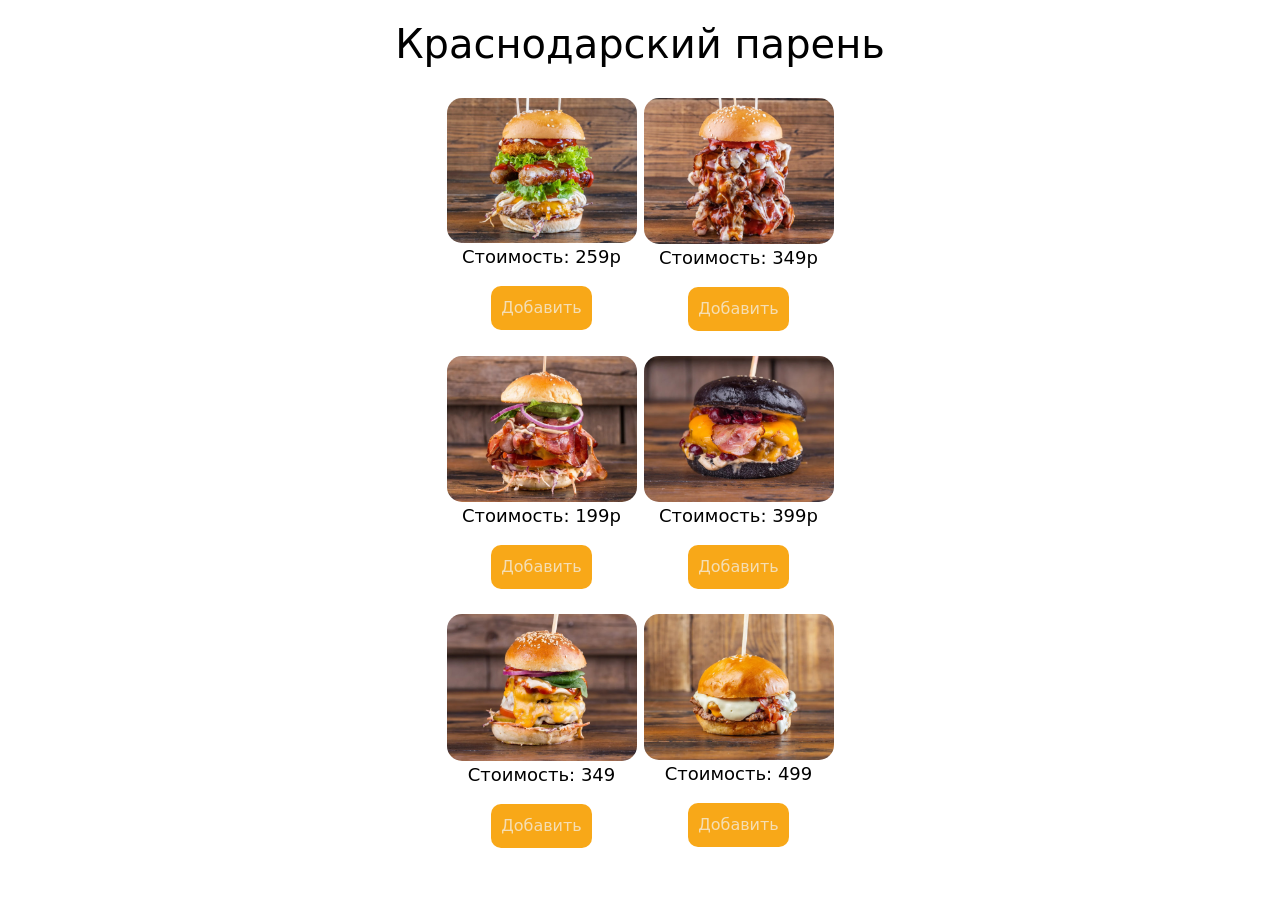
==== index.html @ 09e112bf "Update index.html" ====
<!DOCTYPE html>
<html lang="en">
<head>
    <meta charset="UTF-8">
    <meta name="viewport" content="width=device-width, user-scalable=no, initial-scale=1.0">
    <title>Food</title>
    <script src="https://telegram.org/js/telegram-web-app.js"></script>
    <link href="https://cdn.jsdelivr.net/npm/bootstrap@5.3.3/dist/css/bootstrap.min.css" rel="stylesheet">
    <link rel="stylesheet" href="style.css">
</head>

<body>
    <section class="section">
        <div class="container">
            <div class="section-header">
                <h1>Краснодарский парень</h1>
            </div>

            <div class="products_wrapper">
                <div class="item" id="item_1">
                    <div class="img_box">
                        <img src="images/1.jpg" alt="" class="img">
                    </div>
                    <p>Стоимость: 259р</p>
                    <button class="btn" id="btn_1">Добавить</button>
                </div>
    
                <div class="item" id="item_2">
                    <div class="img_box">
                        <img src="images/2.jpg" alt="" class="img">
                    </div>
                    <p>Стоимость: 349р</p>
                    <button class="btn" id="btn_2">Добавить</button>
                </div>
    
                <div class="item" id="item_3">
                    <div class="img_box">
                        <img src="images/3.jpg" alt="" class="img">
                    </div>
                    <p>Стоимость: 199р</p>
                    <button class="btn" id="btn_3">Добавить</button>
                </div>
    
                <div class="item" id="item_4">
                    <div class="img_box">
                        <img src="images/4.jpg" alt="" class="img">
                    </div>
                    <p>Стоимость: 399р</p>
                    <button class="btn" id="btn_4">Добавить</button>
                </div>
    
                <div class="item" id="item_5">
                    <div class="img_box">
                        <img src="images/5.jpg" alt="" class="img">
                    </div>
                    <p>Стоимость: 349</p>
                    <button class="btn" id="btn_5">Добавить</button>
                </div>
    
                <div class="item" id="item_6">
                    <div class="img_box">
                        <img src="images/6.jpg" alt="" class="img">
                    </div>
                    <p>Стоимость: 499</p>
                    <button class="btn" id="btn_6">Добавить</button>
                </div>
            </div>
        </div>
    </div>

    <script src="https://cdn.jsdelivr.net/npm/bootstrap@5.3.3/dist/js/bootstrap.bundle.min.js"></script>
    <script src="scripts.js"></script>
</body>
</html>
---- style.css ----
body {
    margin: 0;
    padding: 0;
    font-size: 18px;
    text-align: center;
    color: var(--tg-theme-text-color);
    background-color: var(--tg-theme-bg-color);
}

.section-header {
    margin-top: 20px;
}

.products_wrapper {
    margin: 30px 25px 40px 25px;
    display: grid;
    grid-template-columns: repeat(2, 190px);
    column-gap: 7px;
    row-gap: 25px;
    justify-content: center;
}

.img {
    width: 100%;
    border-radius: 15px;

}

.item {
    text-align: center;
}

.btn {
    display: inline-block;
    padding: 10px 10px;
    border: none;
    background: rgb(248, 168, 24);
    border-radius: 10px;
    color: wheat;
    font-weight: 500;

    transition: background .2s linear;
}

.btn:hover {
    background: lightgreen;
}

.added-to-cart {
    display: inline-block;
    padding: 10px 10px;
    border: none;
    background: rgb(204, 49, 49);
    border-radius: 10px;
    color: white;
    font-weight: 500;

    transition: background .2s linear;
}
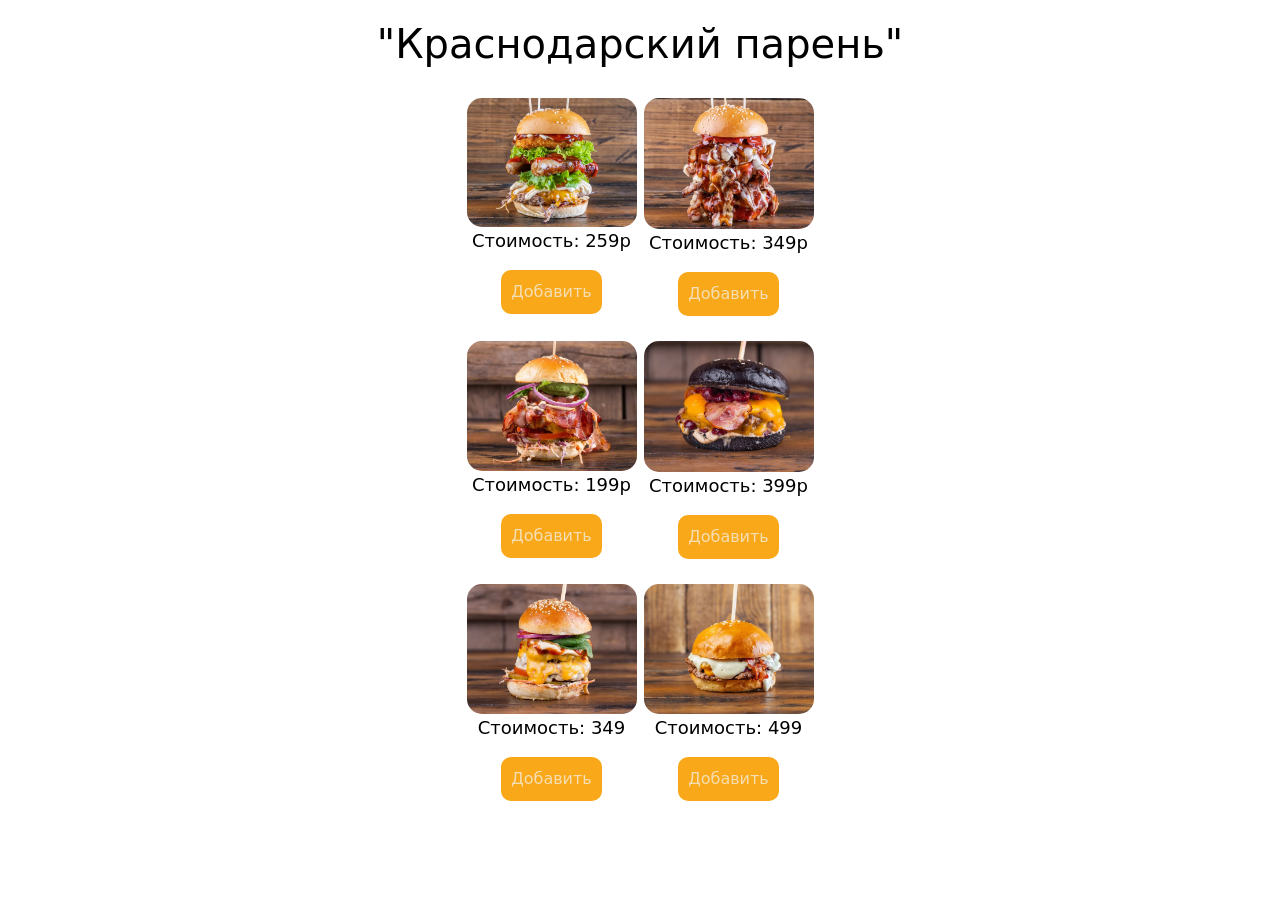
==== commit 923edc33: "Update index.html" ====
--- a/index.html
+++ b/index.html
@@ -13,7 +13,7 @@
     <section class="section">
         <div class="container">
             <div class="section-header">
-                <h1>Краснодарский парень</h1>
+                <h1>"Краснодарский парень"</h1>
             </div>
 
             <div class="products_wrapper">
--- a/style.css
+++ b/style.css
@@ -14,7 +14,7 @@
 .products_wrapper {
     margin: 30px 25px 40px 25px;
     display: grid;
-    grid-template-columns: repeat(2, 190px);
+    grid-template-columns: repeat(2, 170px);
     column-gap: 7px;
     row-gap: 25px;
     justify-content: center;
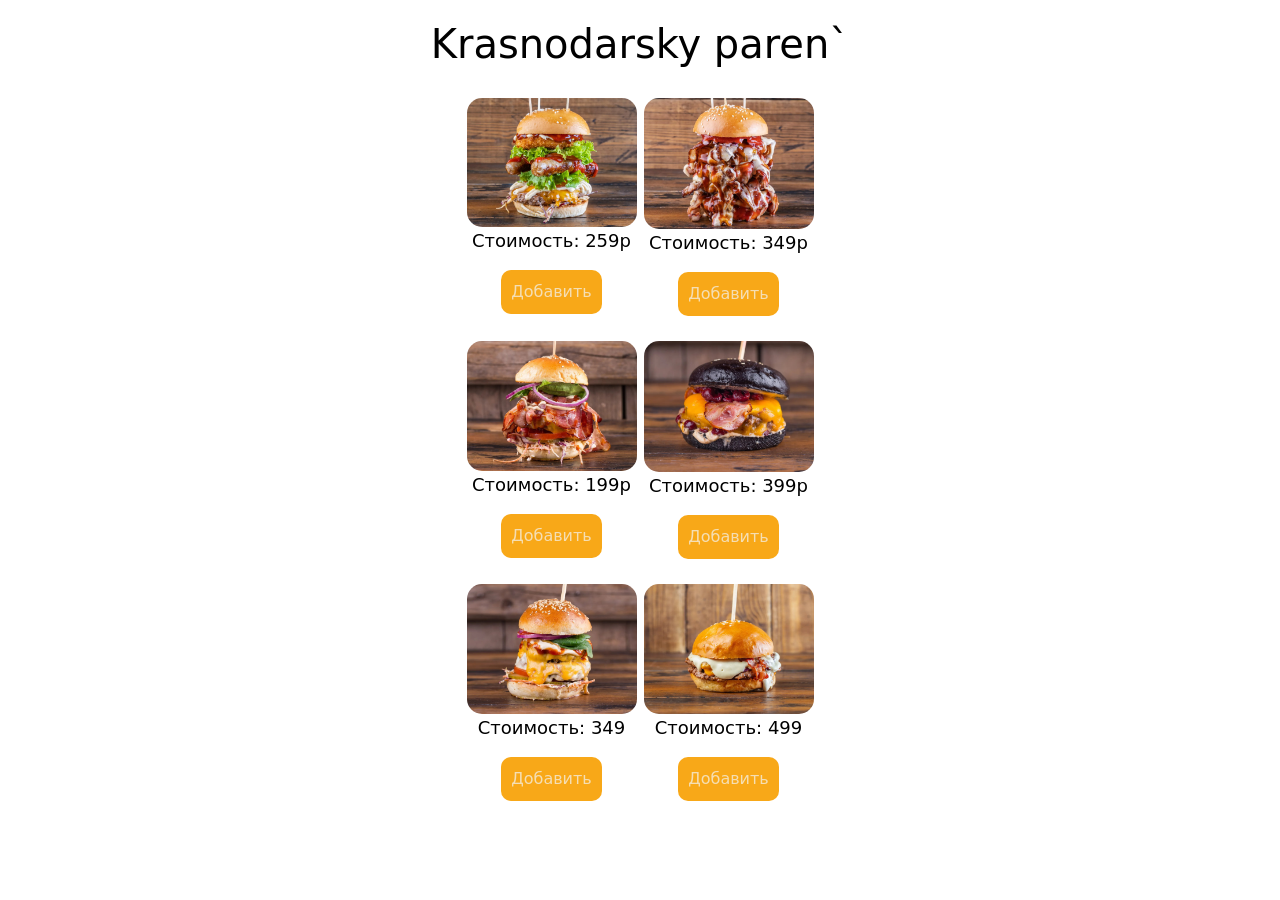
==== commit 7437c935: "Update index.html" ====
--- a/index.html
+++ b/index.html
@@ -13,7 +13,7 @@
     <section class="section">
         <div class="container">
             <div class="section-header">
-                <h1>"Краснодарский парень"</h1>
+                <h1>Krasnodarsky paren`</h1>
             </div>
 
             <div class="products_wrapper">
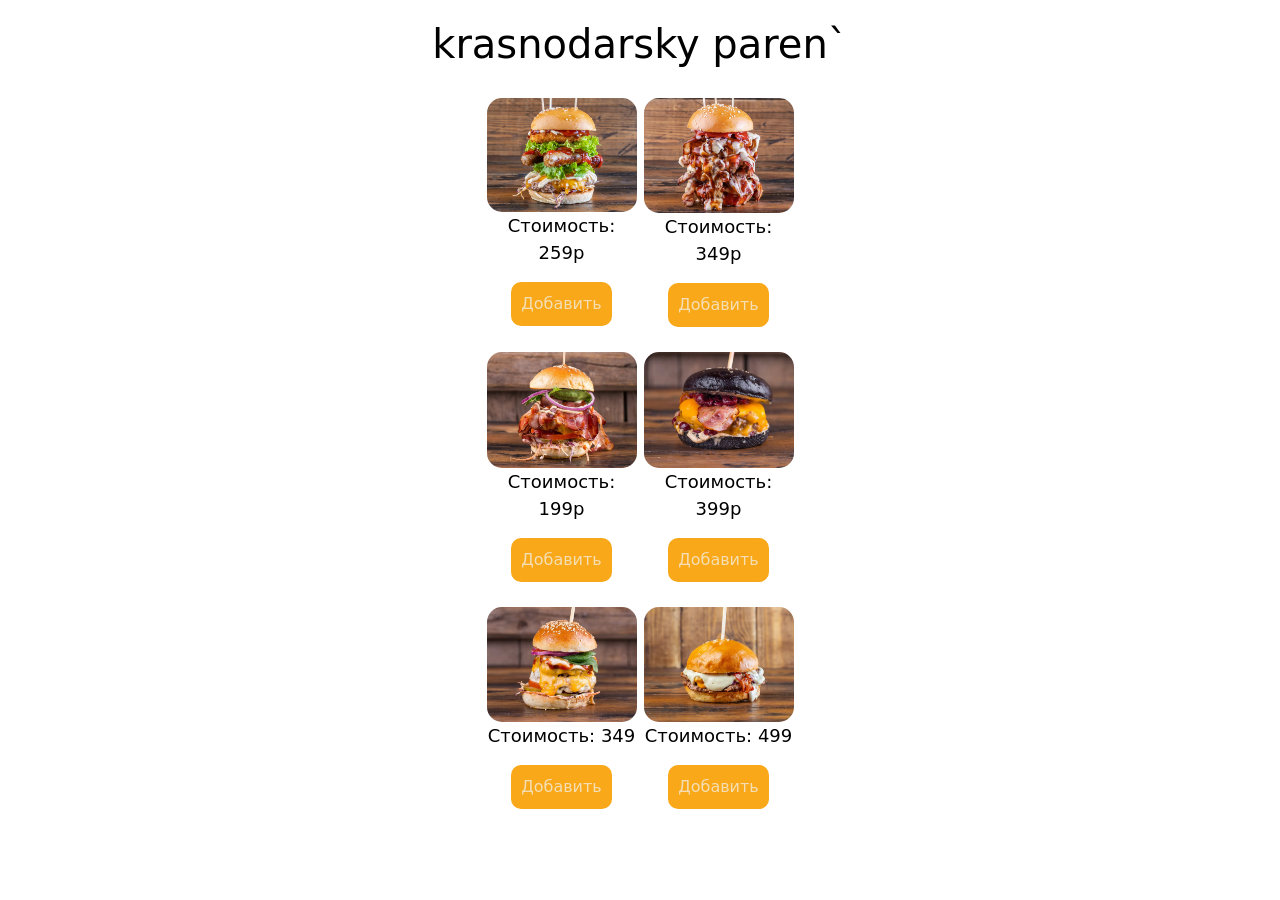
==== commit 3ac6a4ae: "Update index.html" ====
--- a/index.html
+++ b/index.html
@@ -13,7 +13,7 @@
     <section class="section">
         <div class="container">
             <div class="section-header">
-                <h1>Krasnodarsky paren`</h1>
+                <h1>krasnodarsky paren`</h1>
             </div>
 
             <div class="products_wrapper">
--- a/style.css
+++ b/style.css
@@ -12,9 +12,9 @@
 }
 
 .products_wrapper {
-    margin: 30px 25px 40px 25px;
+    margin: 30px 15px 40px 15px;
     display: grid;
-    grid-template-columns: repeat(2, 170px);
+    grid-template-columns: repeat(2, 150px);
     column-gap: 7px;
     row-gap: 25px;
     justify-content: center;
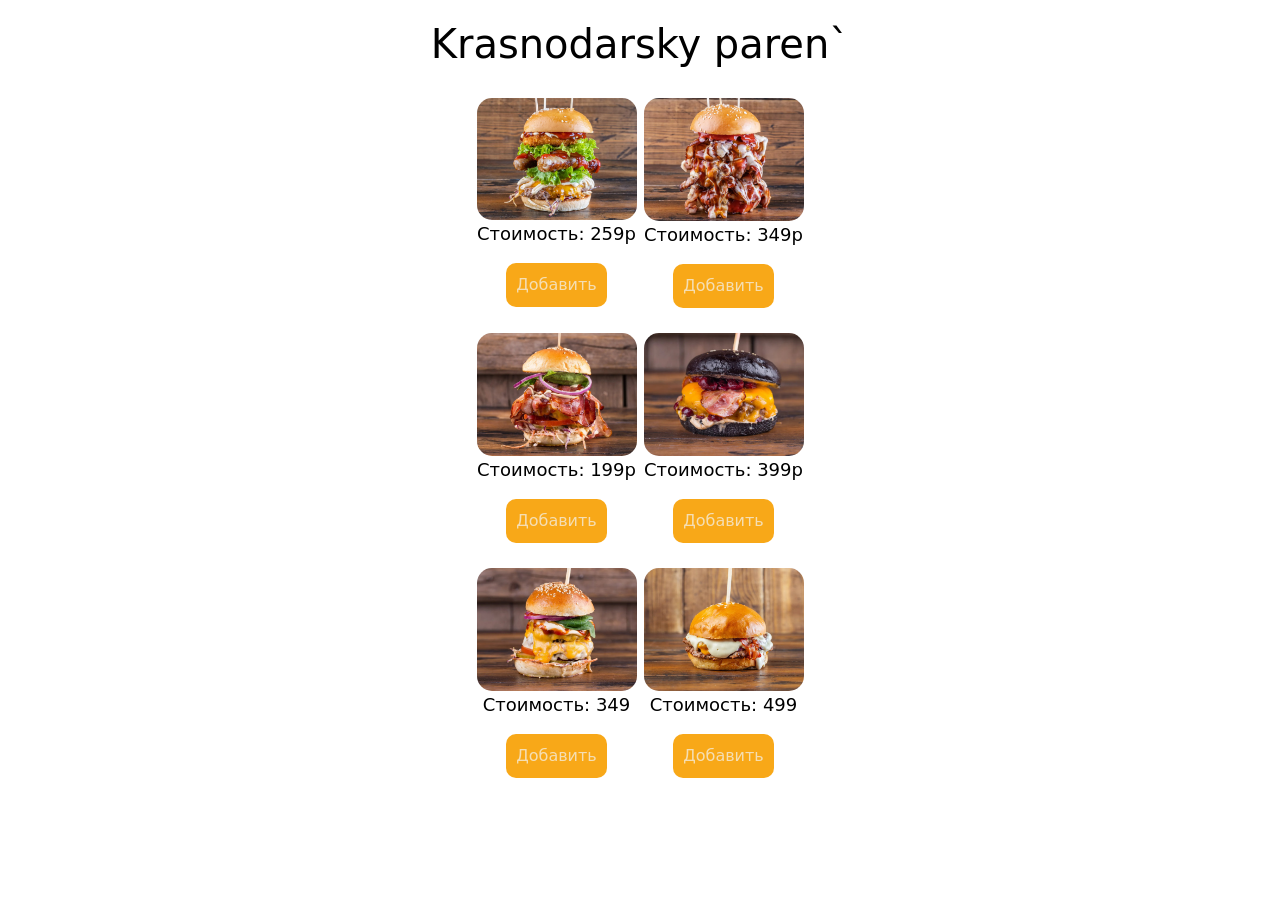
==== commit ce23dc0c: "Update index.html" ====
--- a/index.html
+++ b/index.html
@@ -13,7 +13,7 @@
     <section class="section">
         <div class="container">
             <div class="section-header">
-                <h1>krasnodarsky paren`</h1>
+                <h1>Krasnodarsky paren`</h1>
             </div>
 
             <div class="products_wrapper">
--- a/style.css
+++ b/style.css
@@ -12,9 +12,9 @@
 }
 
 .products_wrapper {
-    margin: 30px 15px 40px 15px;
+    margin: 30px 10px 40px 10px;
     display: grid;
-    grid-template-columns: repeat(2, 150px);
+    grid-template-columns: repeat(2, 160px);
     column-gap: 7px;
     row-gap: 25px;
     justify-content: center;
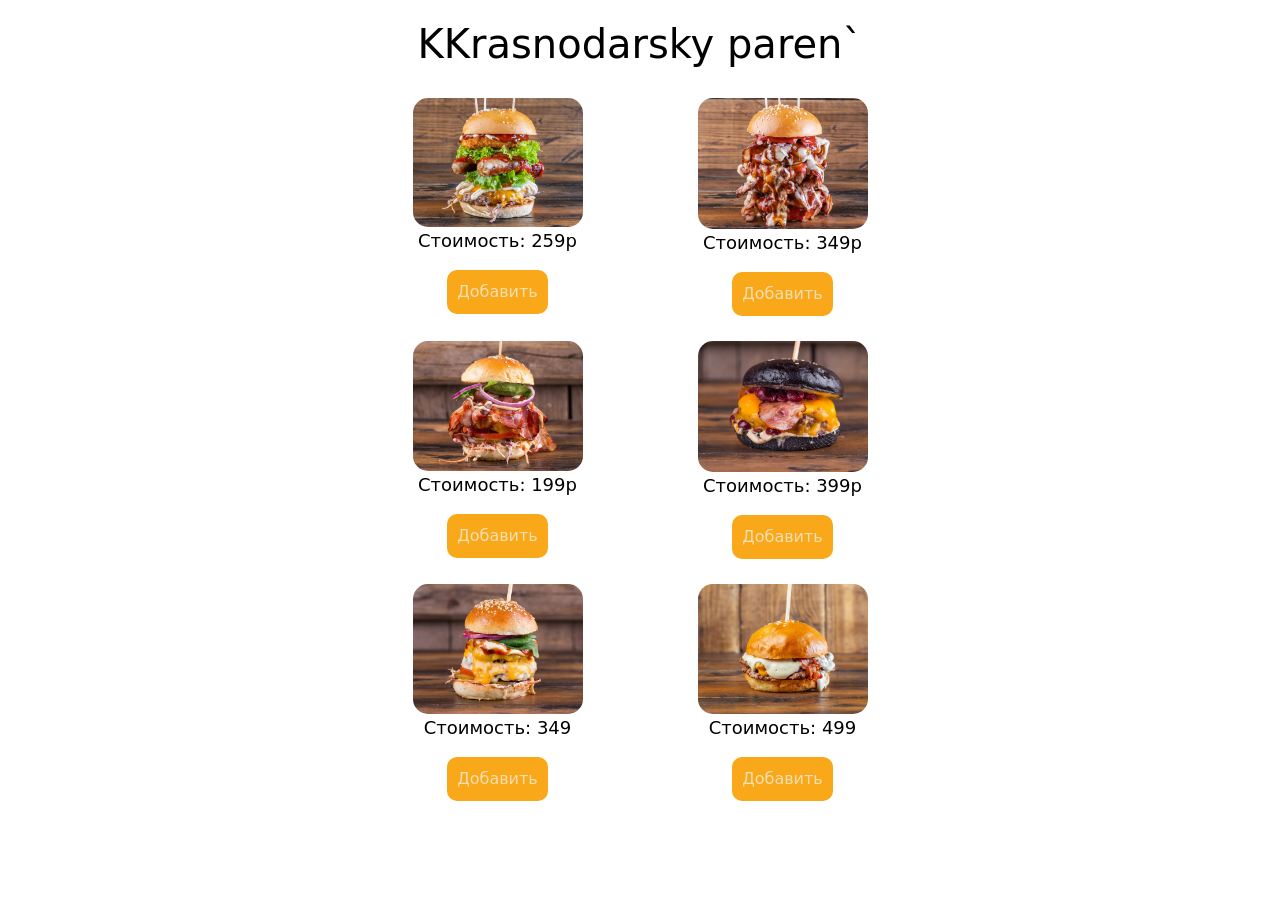
==== commit b8d7bc3a: "Update index.html" ====
--- a/index.html
+++ b/index.html
@@ -13,7 +13,7 @@
     <section class="section">
         <div class="container">
             <div class="section-header">
-                <h1>Krasnodarsky paren`</h1>
+                <h1>KKrasnodarsky paren`</h1>
             </div>
 
             <div class="products_wrapper">
--- a/style.css
+++ b/style.css
@@ -14,8 +14,8 @@
 .products_wrapper {
     margin: 30px 10px 40px 10px;
     display: grid;
-    grid-template-columns: repeat(2, 160px);
-    column-gap: 7px;
+    grid-template-columns: repeat(2, 170px);
+    column-gap: 115px;
     row-gap: 25px;
     justify-content: center;
 }
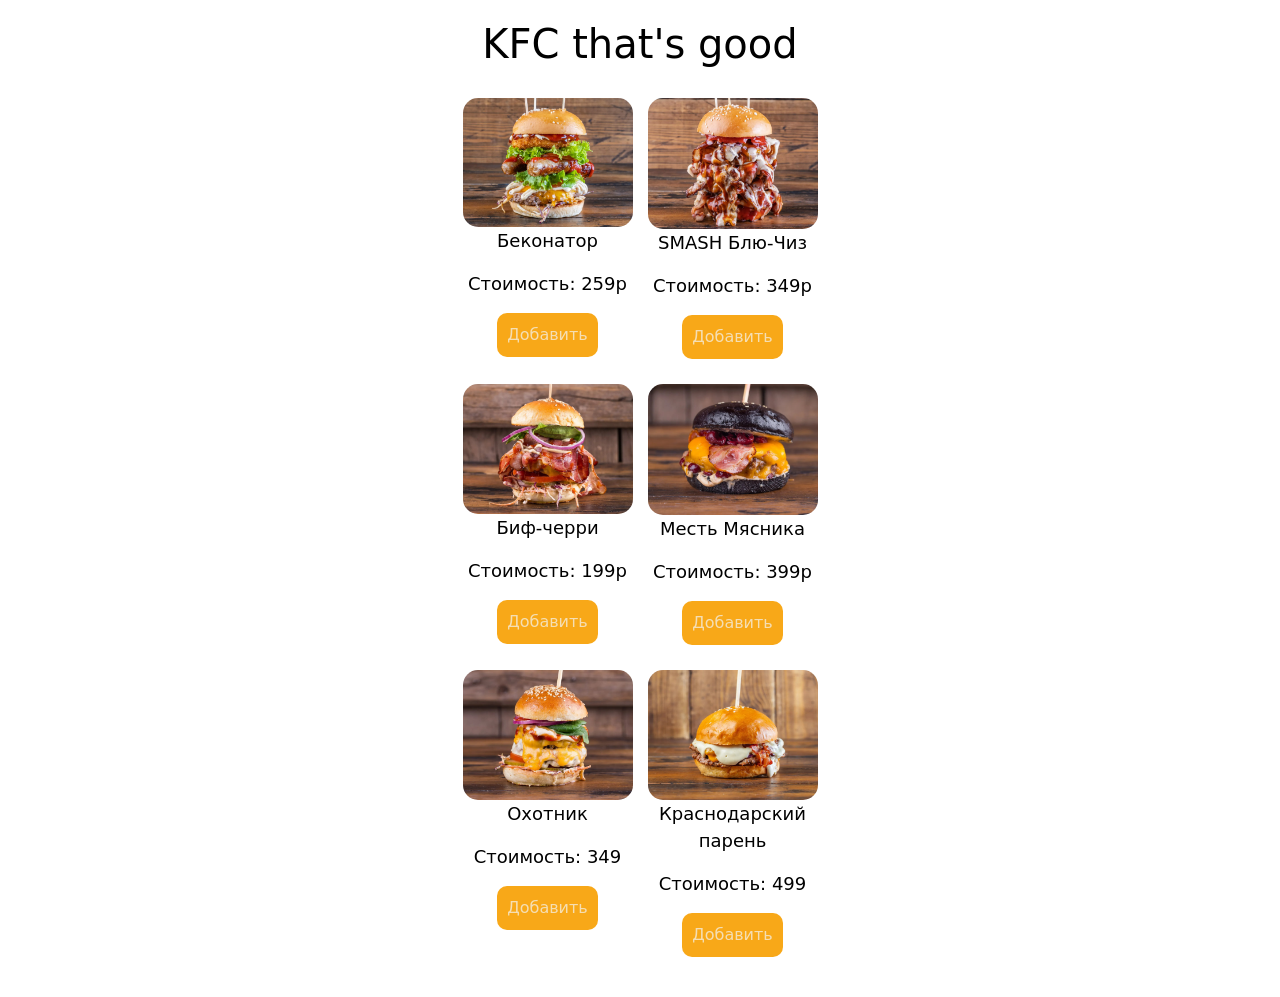
==== commit f5f2979c: "Update index.html" ====
--- a/index.html
+++ b/index.html
@@ -13,7 +13,7 @@
     <section class="section">
         <div class="container">
             <div class="section-header">
-                <h1>KKrasnodarsky paren`</h1>
+                <h1>KFC that's good</h1>
             </div>
 
             <div class="products_wrapper">
@@ -21,7 +21,8 @@
                     <div class="img_box">
                         <img src="images/1.jpg" alt="" class="img">
                     </div>
-                    <p>Стоимость: 259р</p>
+                    <p class="title">Беконатор</p>
+                    <p class="price">Стоимость: 259р</p>
                     <button class="btn" id="btn_1">Добавить</button>
                 </div>
     
@@ -29,7 +30,8 @@
                     <div class="img_box">
                         <img src="images/2.jpg" alt="" class="img">
                     </div>
-                    <p>Стоимость: 349р</p>
+                    <p class="title">SMASH Блю-Чиз</p>
+                    <p class="price">Стоимость: 349р</p>
                     <button class="btn" id="btn_2">Добавить</button>
                 </div>
     
@@ -37,7 +39,8 @@
                     <div class="img_box">
                         <img src="images/3.jpg" alt="" class="img">
                     </div>
-                    <p>Стоимость: 199р</p>
+                    <p class="title">Биф-черри</p>
+                    <p class="price">Стоимость: 199р</p>
                     <button class="btn" id="btn_3">Добавить</button>
                 </div>
     
@@ -45,7 +48,8 @@
                     <div class="img_box">
                         <img src="images/4.jpg" alt="" class="img">
                     </div>
-                    <p>Стоимость: 399р</p>
+                    <p class="title">Месть Мясника</p>
+                    <p class="price">Стоимость: 399р</p>
                     <button class="btn" id="btn_4">Добавить</button>
                 </div>
     
@@ -53,7 +57,8 @@
                     <div class="img_box">
                         <img src="images/5.jpg" alt="" class="img">
                     </div>
-                    <p>Стоимость: 349</p>
+                    <p class="title">Охотник</p>
+                    <p class="price">Стоимость: 349</p>
                     <button class="btn" id="btn_5">Добавить</button>
                 </div>
     
@@ -61,7 +66,8 @@
                     <div class="img_box">
                         <img src="images/6.jpg" alt="" class="img">
                     </div>
-                    <p>Стоимость: 499</p>
+                    <p class="title">Краснодарский парень</p>
+                    <p class="price">Стоимость: 499</p>
                     <button class="btn" id="btn_6">Добавить</button>
                 </div>
             </div>
--- a/style.css
+++ b/style.css
@@ -15,7 +15,7 @@
     margin: 30px 10px 40px 10px;
     display: grid;
     grid-template-columns: repeat(2, 170px);
-    column-gap: 115px;
+    column-gap: 15px;
     row-gap: 25px;
     justify-content: center;
 }
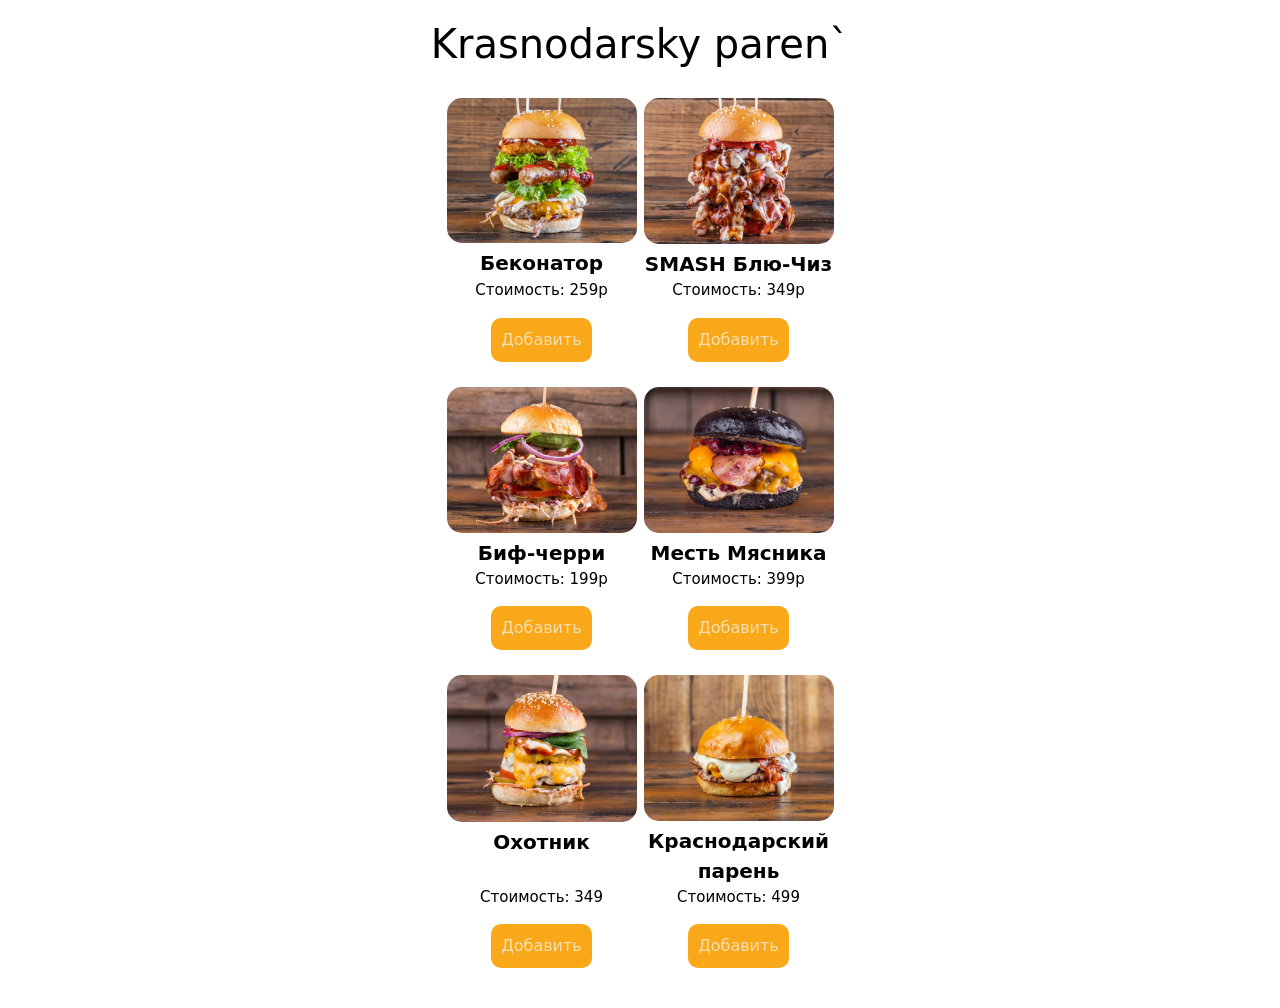
==== commit cf7c497e: "Update index.html" ====
--- a/index.html
+++ b/index.html
@@ -13,7 +13,7 @@
     <section class="section">
         <div class="container">
             <div class="section-header">
-                <h1>KFC that's good</h1>
+                <h1>Krasnodarsky paren`</h1>
             </div>
 
             <div class="products_wrapper">
--- a/style.css
+++ b/style.css
@@ -12,10 +12,10 @@
 }
 
 .products_wrapper {
-    margin: 30px 10px 40px 10px;
+    margin: 30px 25px 40px 25px;
     display: grid;
-    grid-template-columns: repeat(2, 170px);
-    column-gap: 15px;
+    grid-template-columns: repeat(2, 190px);
+    column-gap: 7px;
     row-gap: 25px;
     justify-content: center;
 }
@@ -28,10 +28,27 @@
 
 .item {
     text-align: center;
+    display: flex;
+    flex-direction: column;
+
+}
+.title {
+    text-align: center;
+    margin-top: 5px;
+    margin-bottom: 0;
+    font-size: 20px;
+    font-weight: 600;
+    flex-grow: 1;
+    
+}
+.price {
+    margin-top: 5;
+    font-size: 15px;
+    font-weight: 500;
 }
 
 .btn {
-    display: inline-block;
+    align-self: center;
     padding: 10px 10px;
     border: none;
     background: rgb(248, 168, 24);
@@ -57,3 +74,4 @@
 
     transition: background .2s linear;
 }
+
